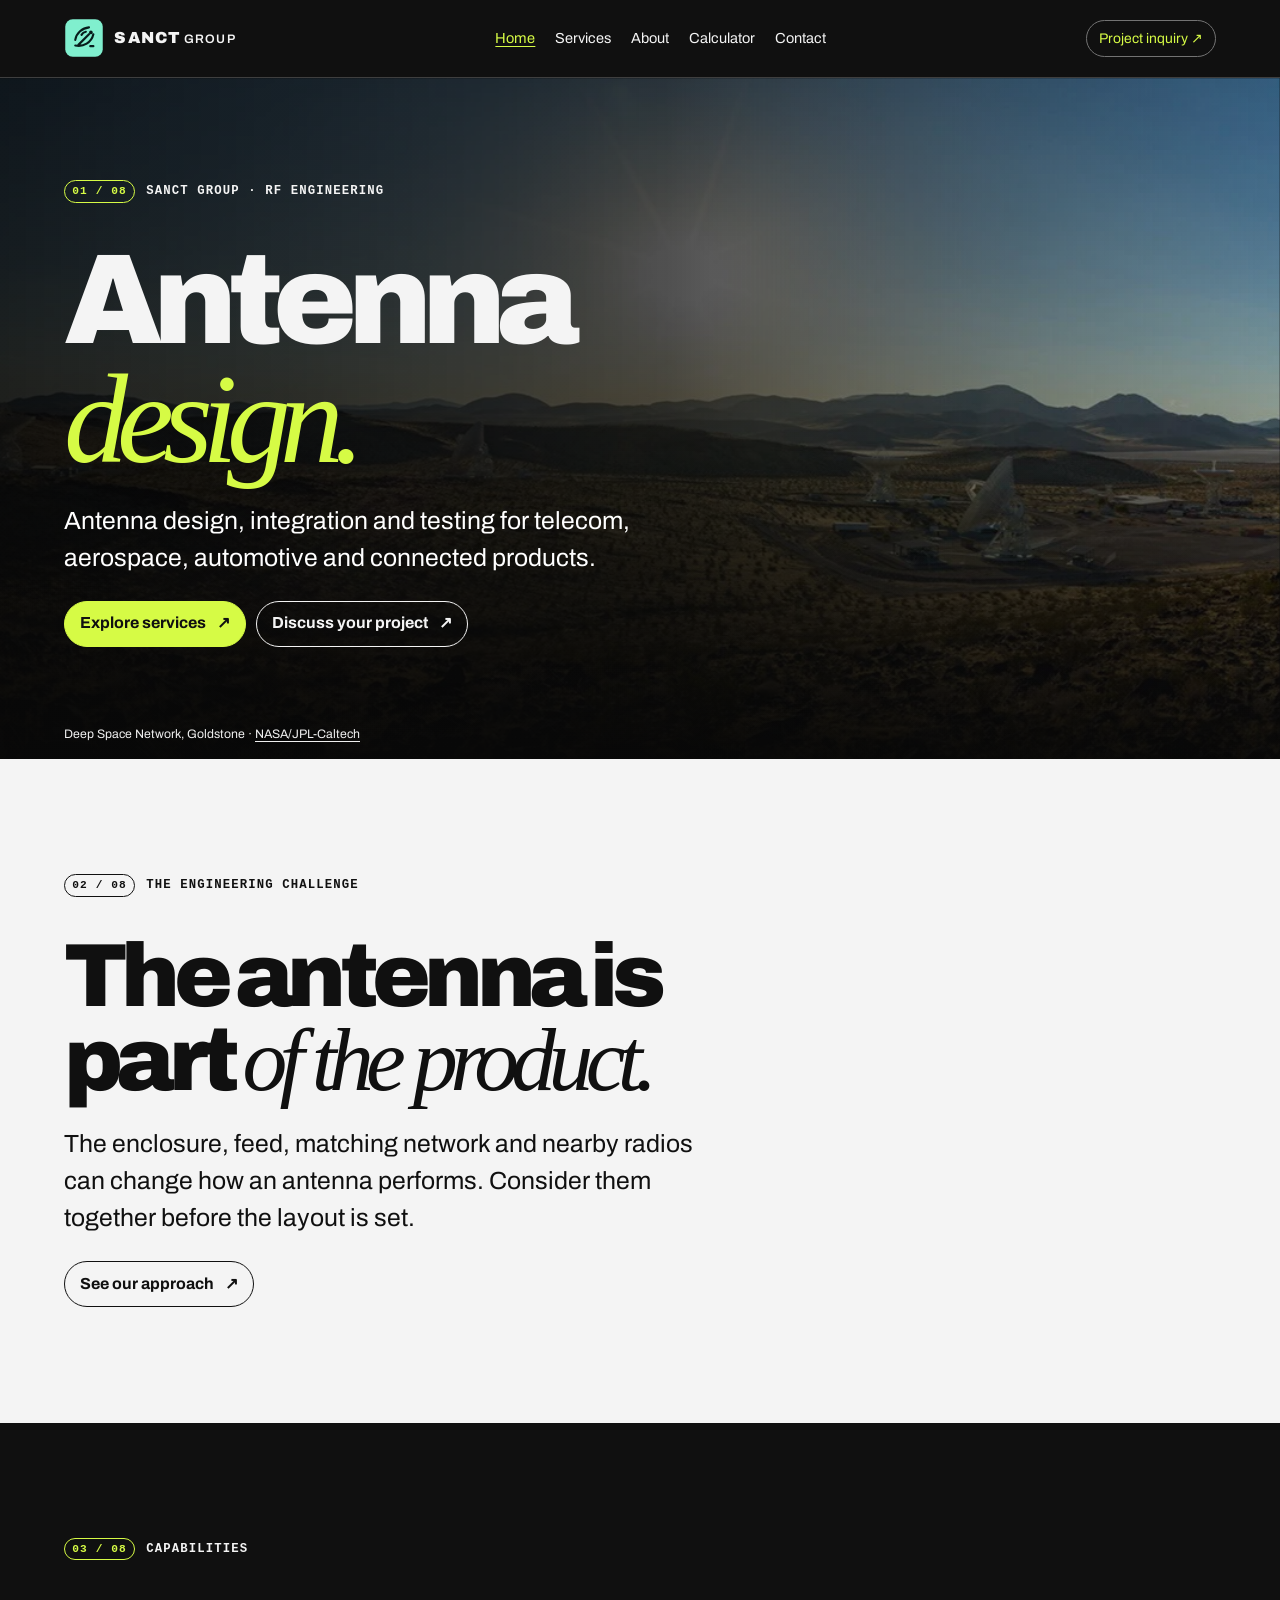
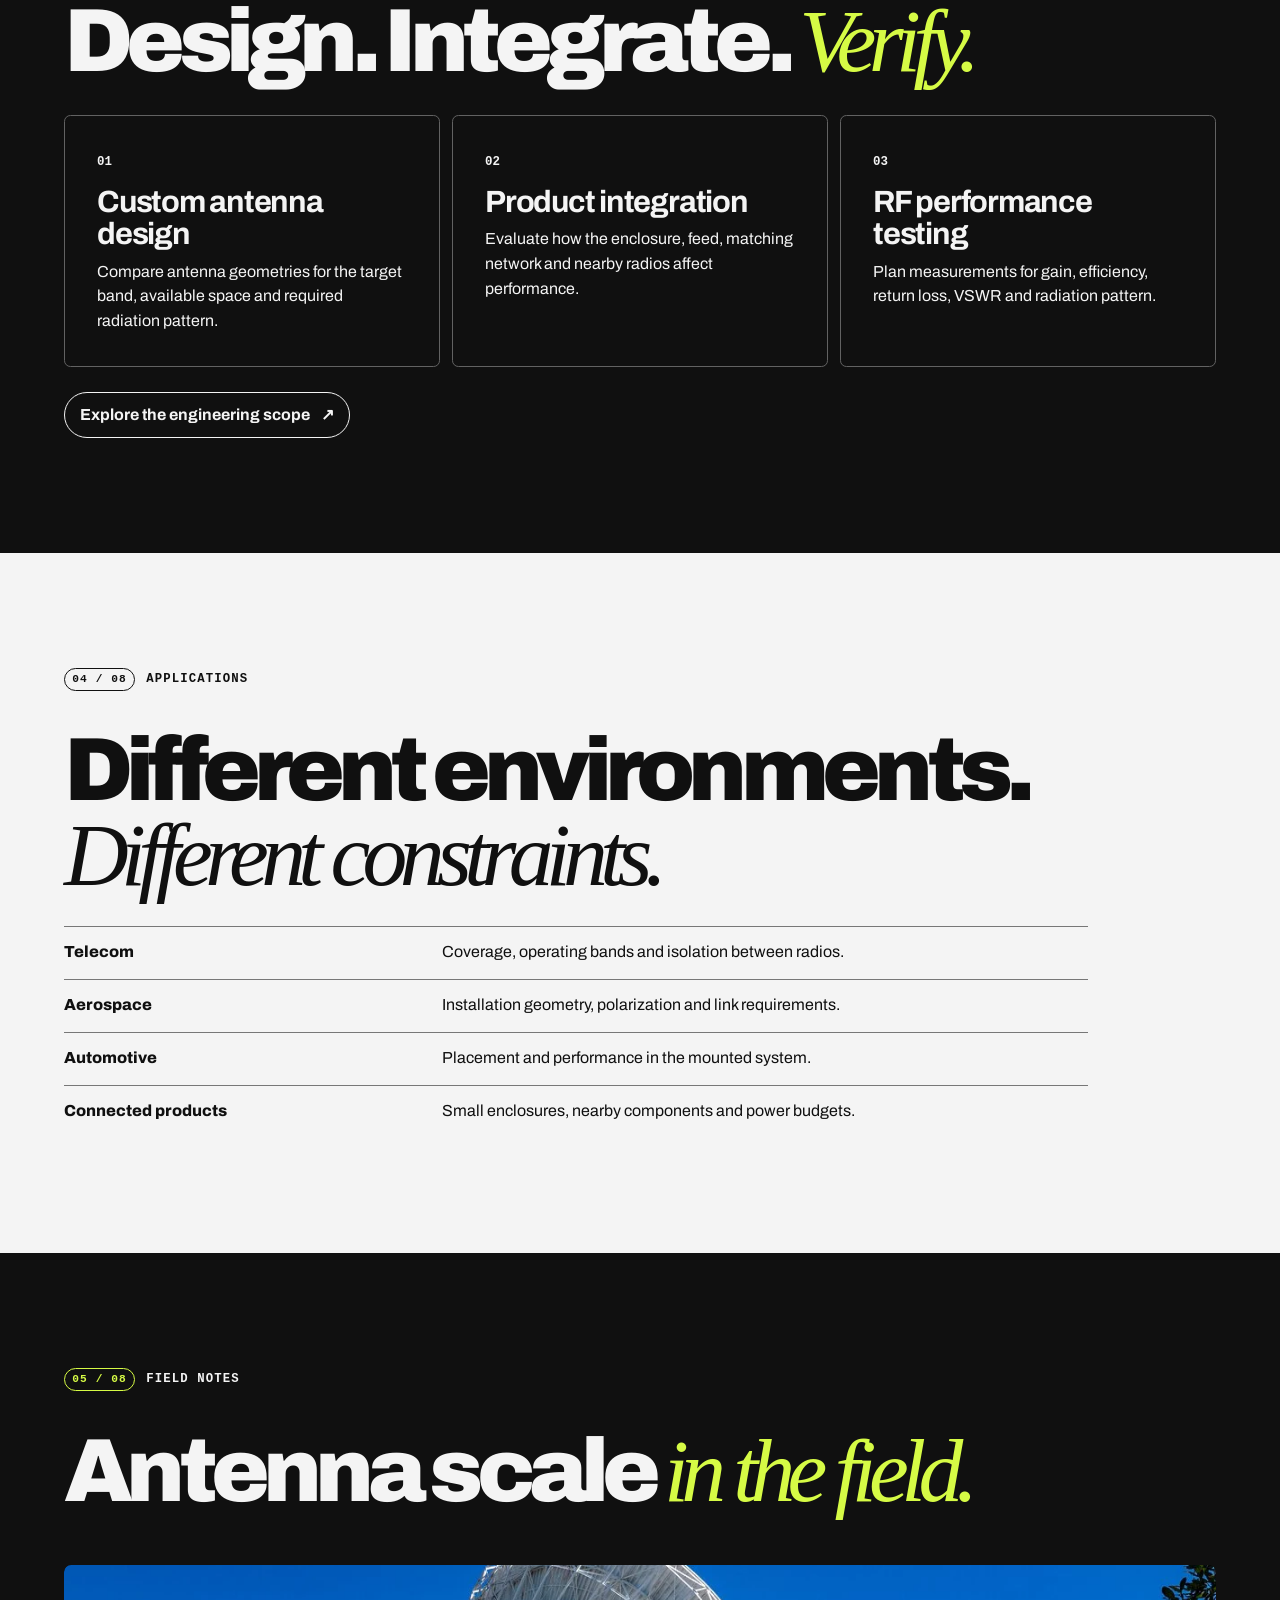
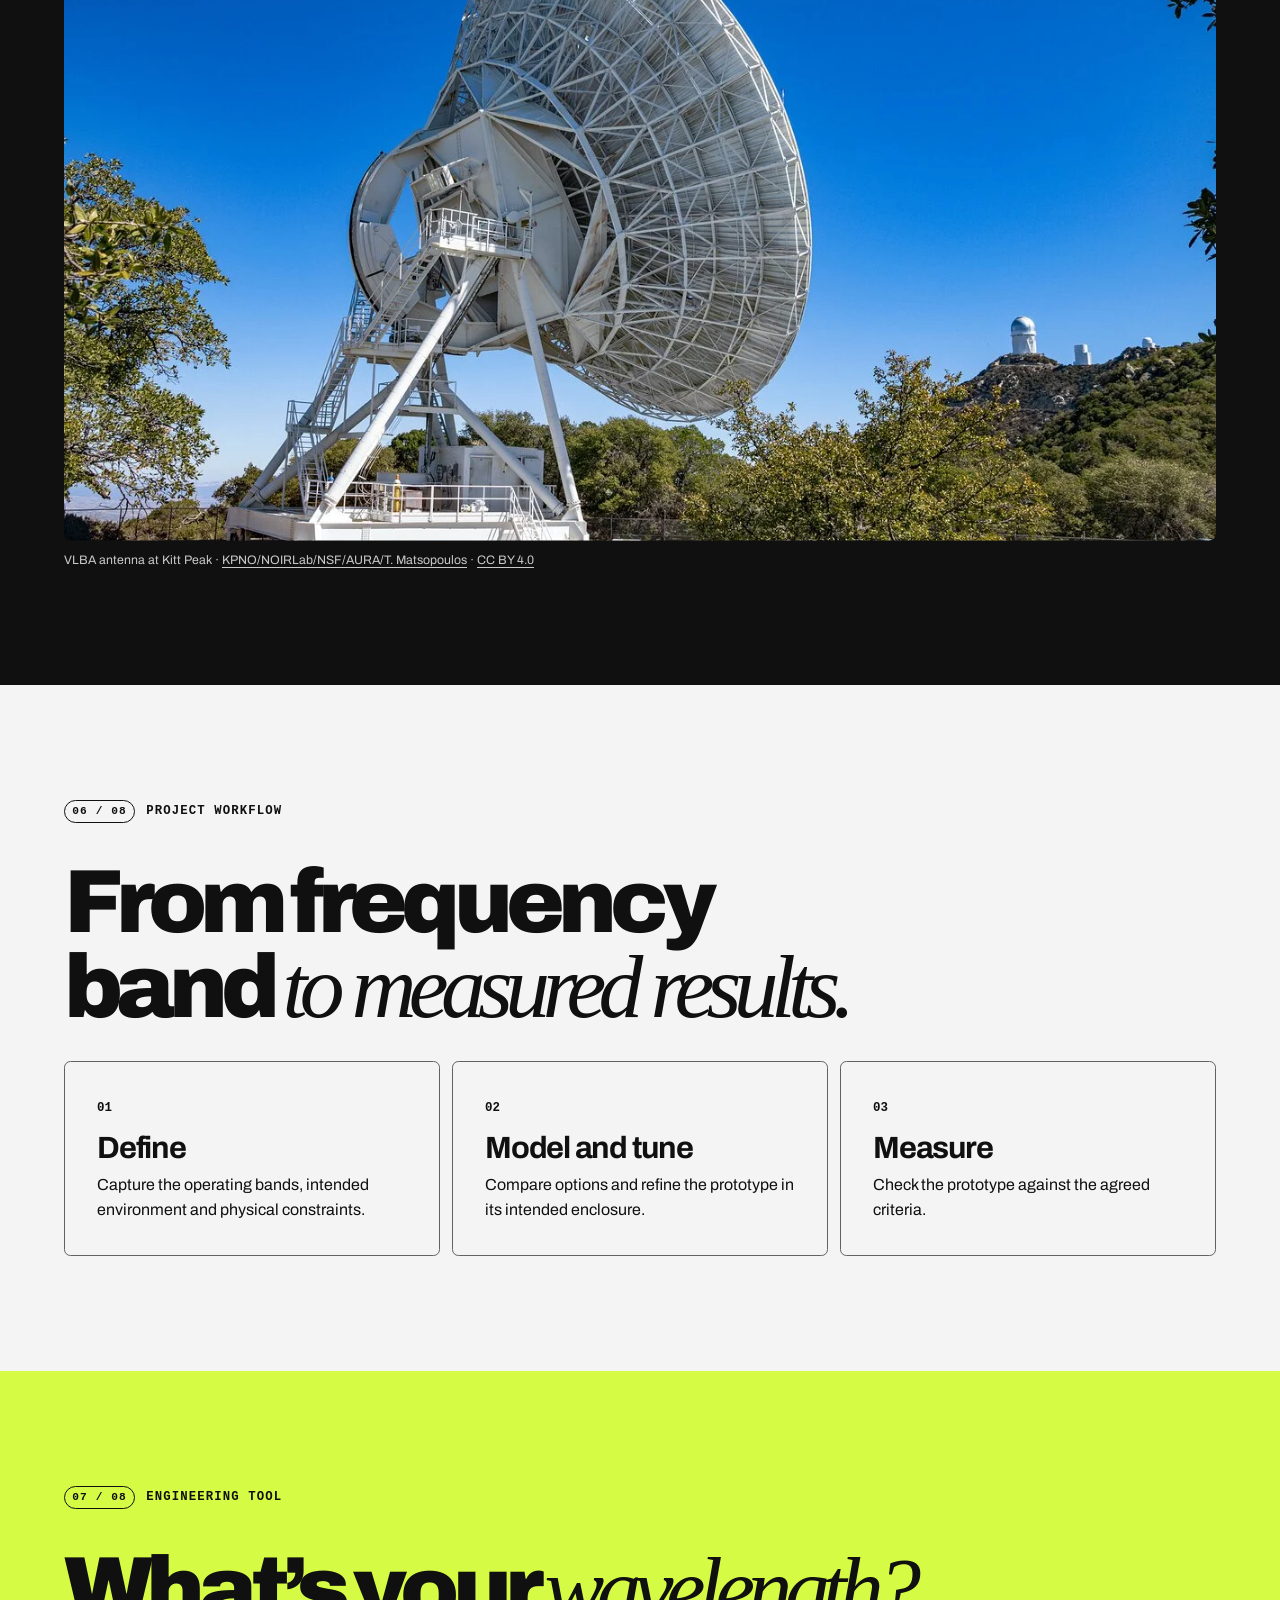
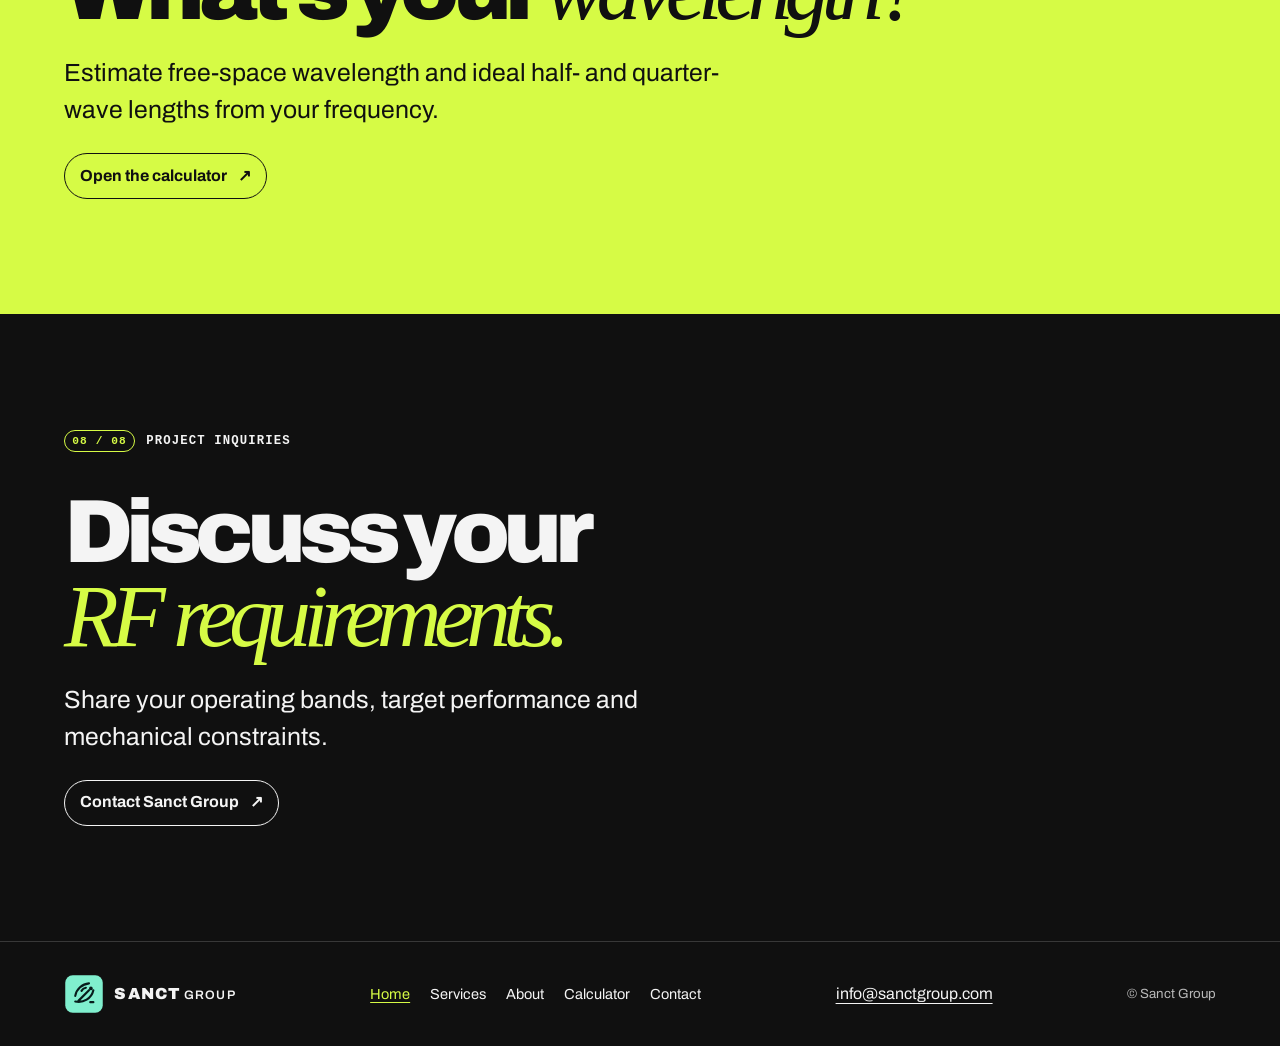
==== index.html @ b9432d4a "Publish Sanct Group website" ====
<!doctype html>
<html lang="en">
<head>
  <meta charset="utf-8">
  <meta name="viewport" content="width=device-width, initial-scale=1">
  <meta name="description" content="RF Antenna Design at Sanct Group, RF antenna engineering.">
  <title>RF Antenna Design | Sanct Group</title>
  <link rel="icon" href="assets/sanct-mark.svg" type="image/svg+xml">
  <link rel="stylesheet" href="stitch.css">
  <script src="stitch.js" defer></script>
</head>
<body>
  <a class="skip" href="#main">Skip to content</a>
  <header class="site-head"><div class="shell head-inner">
    <a href="index.html" class="brand"><img src="assets/sanct-mark.svg" alt="" width="40" height="40"><span>SANCT<span> GROUP</span></span></a><button class="stitch-menu" aria-controls="site-nav" aria-expanded="false" hidden>Menu</button>
    <nav id="site-nav" aria-label="Main navigation"><a href="index.html" aria-current="page">Home</a><a href="services.html">Services</a><a href="about.html">About</a><a href="antenna-calculator.html">Calculator</a><a href="contact.html">Contact</a></nav>
    <a class="head-cta" href="contact.html">Project inquiry <span aria-hidden="true">↗</span></a>
  </div></header>
  <main id="main">
    <section class="scene hero" id="section-1">
      <figure class="hero-media"><img src="assets/goldstone.webp" alt="Dish antennas across NASA’s Goldstone site" fetchpriority="high" width="1280" height="570"><figcaption>Deep Space Network, Goldstone · <a href="https://science.nasa.gov/photojournal/panorama-showcasing-the-34-meter-antennas-of-the-dsns-goldstone-complex/">NASA/JPL-Caltech</a></figcaption></figure>
      <div class="shell scene-inner" data-reveal>
        <p class="kicker"><span>01 / 08</span> SANCT GROUP · RF ENGINEERING</p>
        <h1>Antenna<br><em>design.</em></h1>
        <p class="intro">Antenna design, integration and testing for telecom, aerospace, automotive and connected products.</p><div class="actions"><a class="pill" href="services.html">Explore services <span aria-hidden="true">↗</span></a><a class="pill" href="contact.html">Discuss your project <span aria-hidden="true">↗</span></a></div>
      </div>
    </section>
    <section class="scene paper" id="section-2">
      <div class="shell scene-inner" data-reveal>
        <p class="kicker"><span>02 / 08</span> THE ENGINEERING CHALLENGE</p>
        <h2>The antenna is part <em>of the product.</em></h2>
        <p class="intro">The enclosure, feed, matching network and nearby radios can change how an antenna performs. Consider them together before the layout is set.</p><a class="pill" href="about.html">See our approach <span aria-hidden="true">↗</span></a>
      </div>
    </section>
    <section class="scene ink" id="section-3">
      <div class="shell scene-inner" data-reveal>
        <p class="kicker"><span>03 / 08</span> CAPABILITIES</p>
        <h2>Design. Integrate. <em>Verify.</em></h2>
        <div class="tiles"><article><span class="tile-num">01</span><h3>Custom antenna design</h3><p>Compare antenna geometries for the target band, available space and required radiation pattern.</p></article><article><span class="tile-num">02</span><h3>Product integration</h3><p>Evaluate how the enclosure, feed, matching network and nearby radios affect performance.</p></article><article><span class="tile-num">03</span><h3>RF performance testing</h3><p>Plan measurements for gain, efficiency, return loss, VSWR and radiation pattern.</p></article></div><a class="pill" href="services.html">Explore the engineering scope <span aria-hidden="true">↗</span></a>
      </div>
    </section>
    <section class="scene paper" id="section-4">
      <div class="shell scene-inner" data-reveal>
        <p class="kicker"><span>04 / 08</span> APPLICATIONS</p>
        <h2>Different environments. <em>Different constraints.</em></h2>
        <dl class="rows"><div><dt>Telecom</dt><dd>Coverage, operating bands and isolation between radios.</dd></div><div><dt>Aerospace</dt><dd>Installation geometry, polarization and link requirements.</dd></div><div><dt>Automotive</dt><dd>Placement and performance in the mounted system.</dd></div><div><dt>Connected products</dt><dd>Small enclosures, nearby components and power budgets.</dd></div></dl>
      </div>
    </section>
    <section class="scene ink image-scene" id="section-5">
      <div class="shell scene-inner" data-reveal>
        <p class="kicker"><span>05 / 08</span> FIELD NOTES</p>
        <h2>Antenna scale <em>in the field.</em></h2>
        <figure><img src="assets/kitt-peak.webp" alt="Radio astronomy antenna at Kitt Peak National Observatory" width="1280" height="836" loading="lazy"><figcaption>VLBA antenna at Kitt Peak · <a href="https://commons.wikimedia.org/wiki/File:Very_Long_Baseline_Array_Dish_(VLBA_pic_4-CC).jpg">KPNO/NOIRLab/NSF/AURA/T. Matsopoulos</a> · <a href="https://creativecommons.org/licenses/by/4.0/">CC BY 4.0</a></figcaption></figure>
      </div>
    </section>
    <section class="scene paper" id="section-6">
      <div class="shell scene-inner" data-reveal>
        <p class="kicker"><span>06 / 08</span> PROJECT WORKFLOW</p>
        <h2>From frequency band <em>to measured results.</em></h2>
        <div class="tiles"><article><span class="tile-num">01</span><h3>Define</h3><p>Capture the operating bands, intended environment and physical constraints.</p></article><article><span class="tile-num">02</span><h3>Model and tune</h3><p>Compare options and refine the prototype in its intended enclosure.</p></article><article><span class="tile-num">03</span><h3>Measure</h3><p>Check the prototype against the agreed criteria.</p></article></div>
      </div>
    </section>
    <section class="scene lime" id="section-7">
      <div class="shell scene-inner" data-reveal>
        <p class="kicker"><span>07 / 08</span> ENGINEERING TOOL</p>
        <h2>What’s your <em>wavelength?</em></h2>
        <p class="intro">Estimate free-space wavelength and ideal half- and quarter-wave lengths from your frequency.</p><a class="pill" href="antenna-calculator.html">Open the calculator <span aria-hidden="true">↗</span></a>
      </div>
    </section>
    <section class="scene ink" id="section-8">
      <div class="shell scene-inner" data-reveal>
        <p class="kicker"><span>08 / 08</span> PROJECT INQUIRIES</p>
        <h2>Discuss your <em>RF requirements.</em></h2>
        <p class="intro">Share your operating bands, target performance and mechanical constraints.</p><a class="pill" href="contact.html">Contact Sanct Group <span aria-hidden="true">↗</span></a>
      </div>
    </section>
  </main>
  <footer class="site-foot"><div class="shell foot-inner"><a href="index.html" class="brand"><img src="assets/sanct-mark.svg" alt="" width="40" height="40"><span>SANCT<span> GROUP</span></span></a><nav aria-label="Footer navigation"><a href="index.html" aria-current="page">Home</a><a href="services.html">Services</a><a href="about.html">About</a><a href="antenna-calculator.html">Calculator</a><a href="contact.html">Contact</a></nav><a href="mailto:info@sanctgroup.com">info@sanctgroup.com</a><small>© Sanct Group</small></div></footer>
</body>
</html>
---- stitch.css ----
@font-face {
  font-family: Archivo;
  src: url("assets/archivo.woff2") format("woff2");
  font-weight: 400 900;
  font-display: swap;
}

:root {
  --ink: #101010;
  --paper: #f4f4f4;
  --lime: #d6fb45;
  --measure: 88rem;
  --edge: clamp(1rem, 5vw, 5rem);
  font-family: Archivo, Arial, sans-serif;
  color: var(--ink);
  background: var(--ink);
  line-height: 1.55;
}

*, *::before, *::after { box-sizing: border-box; }
body { margin: 0; }
[hidden] { display: none !important; }
img { display: block; max-width: 100%; height: auto; }
a { color: inherit; text-underline-offset: .22em; }
button, input, textarea, select { font: inherit; }
p, h1, h2, h3, dl, figure { margin: 0; }
:focus-visible { outline: 2px solid currentColor; outline-offset: 5px; }
.shell { width: min(100% - var(--edge) * 2, var(--measure)); margin-inline: auto; }
.skip { position: fixed; z-index: 20; top: .5rem; left: .5rem; padding: .7rem; background: var(--lime); transform: translateY(-150%); }
.skip:focus { transform: none; }
.site-head { position: sticky; z-index: 10; top: 0; color: var(--paper); background: var(--ink); border-bottom: 1px solid #3f3f3f; }
.head-inner, .foot-inner { display: flex; align-items: center; justify-content: space-between; gap: 1rem 2rem; }
.head-inner { min-height: 4.8rem; }
.brand { display: inline-flex; align-items: center; gap: .65rem; font-size: 1rem; font-weight: 900; letter-spacing: .07em; white-space: nowrap; text-decoration: none; }
.brand > span > span { font-size: .77em; font-weight: 600; }
.site-head nav, .site-foot nav { display: flex; flex-wrap: wrap; gap: .35rem 1.25rem; }
nav a { font-size: .91rem; text-decoration: none; padding-block: .4rem; }
nav a:hover, nav [aria-current="page"] { color: var(--lime); text-decoration: underline; }
.head-cta, .stitch-menu { color: var(--lime); border: 1px solid #737373; border-radius: 5rem; padding: .4rem .75rem; text-decoration: none; font-size: .87rem; background: transparent; }
.head-cta:hover, .stitch-menu:hover { border-color: var(--lime); }
.stitch-menu { display: none; cursor: pointer; }
.stitch-menu::after { content: ""; display: inline-block; width: .85rem; height: .4rem; margin-left: .5rem; border-block: 1px solid currentColor; vertical-align: .08em; }
.nav-drawer {
  position: fixed;
  inset: 0 0 0 auto;
  width: min(25rem, calc(100% - 2.5rem));
  max-width: none;
  height: 100%;
  max-height: none;
  margin: 0;
  padding: clamp(1rem, 4vw, 2rem);
  border: 0;
  border-left: 1px solid #515151;
  background: var(--ink);
  color: var(--paper);
  overflow-y: auto;
  overscroll-behavior: contain;
}
.nav-drawer::backdrop { background: rgb(0 0 0 / .68); }
html:has(.nav-drawer[open]) { overflow: hidden; }
.drawer-top { display: flex; align-items: center; justify-content: space-between; gap: .6rem; margin-bottom: 1.1rem; }
.drawer-top p { font: 600 .75rem/1.5 ui-monospace, monospace; text-transform: uppercase; letter-spacing: .08em; color: var(--lime); }
.drawer-close { min-width: 44px; min-height: 44px; border: 1px solid #737373; border-radius: 50%; background: transparent; color: inherit; font-size: 1.5rem; cursor: pointer; }
.drawer-close:hover { border-color: var(--lime); color: var(--lime); }
.nav-drawer nav { counter-reset: drawer-link; }
.nav-drawer nav a { display: flex; align-items: center; gap: .9rem; min-height: 56px; padding: .65rem .15rem; border-top: 1px solid #515151; font-size: clamp(1.3rem, 5vw, 1.85rem); font-weight: 750; }
.nav-drawer nav a:last-child { border-bottom: 1px solid #515151; }
.nav-drawer nav a::before { counter-increment: drawer-link; content: counter(drawer-link, decimal-leading-zero) / ""; font: 500 .7rem ui-monospace, monospace; color: #b8b8b8; }
.site-foot { color: var(--paper); border-top: 1px solid #383838; }
.foot-inner { flex-wrap: wrap; padding-block: 2rem; }
.foot-inner small { color: #b8b8b8; }

.scene { padding-block: clamp(3.8rem, 9vw, 8.5rem); scroll-margin-top: 5rem; }
.scene-inner { position: relative; }
.hero, .ink { background: var(--ink); color: var(--paper); }
.paper { background: var(--paper); color: var(--ink); }
.lime { background: var(--lime); color: var(--ink); }
.ink + .ink { border-top: 1px solid #3b3b3b; }
.hero {
  position: relative;
  isolation: isolate;
  display: grid;
  align-items: center;
  min-height: clamp(28rem, 74svh, 46rem);
  padding-block: clamp(3.5rem, 8vw, 6.5rem) clamp(4.5rem, 9vw, 7rem);
}
.hero .scene-inner { z-index: 1; }
.hero h1 { font-size: clamp(3.25rem, 10vw, 9rem); }
.hero .intro { color: #fff; }
.kicker { display: flex; align-items: center; gap: .7rem; flex-wrap: wrap; font: 600 .77rem/1.5 ui-monospace, monospace; letter-spacing: .09em; margin-bottom: clamp(1.3rem, 3vw, 2.6rem); }
.kicker span { border: 1px solid currentColor; border-radius: 5rem; padding: .12rem .45rem; font-size: .7rem; white-space: nowrap; }
.hero .kicker span, .ink .kicker span { color: var(--lime); }
h1, h2 { font-weight: 880; line-height: .93; letter-spacing: -.075em; text-wrap: balance; }
h1 { font-size: clamp(3.35rem, 11vw, 11rem); }
.hero.inner-hero h1 { max-width: 15ch; font-size: clamp(3.2rem, 8.9vw, 7.75rem); }
h2 { font-size: clamp(2.55rem, 7vw, 6.6rem); max-width: 17ch; }
h1 em, h2 em { font-family: Georgia, serif; font-weight: 400; letter-spacing: -.085em; }
.hero em, .ink em { color: var(--lime); }
.intro { font-size: clamp(1.05rem, 2.25vw, 1.55rem); line-height: 1.5; max-width: 48ch; margin-top: 1.4rem; }
.actions { display: flex; flex-wrap: wrap; gap: .65rem; margin-top: 1.55rem; }
.pill { display: inline-flex; align-items: center; justify-content: space-between; gap: .65rem; min-height: 46px; width: fit-content; max-width: 100%; padding: .58rem .95rem; border: 1px solid currentColor; border-radius: 5rem; color: inherit; background: transparent; font-weight: 700; text-decoration: none; overflow-wrap: anywhere; cursor: pointer; transition: background-color .22s, color .22s; }
.pill:hover { background: var(--ink); color: var(--paper); border-color: var(--ink); }
.hero .pill:hover, .ink .pill:hover { background: var(--lime); color: var(--ink); border-color: var(--lime); }
.hero .actions .pill:first-child { background: var(--lime); color: var(--ink); border-color: var(--lime); }
.hero .actions .pill:first-child:hover { background: var(--paper); border-color: var(--paper); }
.scene-inner > .pill { margin-top: 1.55rem; }
figure { margin-top: clamp(1.6rem, 4vw, 3.65rem); }
figure img { width: 100%; object-fit: cover; max-height: 42rem; border-radius: .45rem; }
.hero-media { position: absolute; inset: 0; margin: 0; }
.hero-media img { width: 100%; height: 100%; max-height: none; border-radius: 0; object-position: var(--hero-focus, 60% 54%); }
.hero-media::after {
  content: "";
  position: absolute;
  inset: 0;
  background:
    linear-gradient(90deg, rgb(8 8 8 / .86), rgb(8 8 8 / .71) 52%, rgb(8 8 8 / .18)),
    linear-gradient(0deg, rgb(8 8 8 / .93), transparent 45%);
}
.hero-media figcaption {
  position: absolute;
  z-index: 1;
  inset-inline: max(var(--edge), calc((100% - var(--measure)) / 2));
  bottom: .95rem;
  color: #efefef;
}
.hero-media img[src$="goldstone.webp"] { --hero-focus: 82% 67%; }
.hero-media img[src$="goldstone-reflector.webp"] { --hero-focus: 50% 64%; }
.hero-media img[src$="goldstone-night.webp"] { --hero-focus: 50% 83%; }
.image-scene figure img { aspect-ratio: 16 / 8; }
figcaption { margin-top: .65rem; font-size: .77rem; color: #c9c9c9; }
.tiles { display: grid; grid-template-columns: repeat(auto-fit, minmax(min(100%, 15rem), 1fr)); gap: .75rem; margin-top: 2rem; }
.tiles article { min-height: 12rem; padding: clamp(1.1rem, 3vw, 2rem); border: 1px solid #626262; border-radius: .4rem; transition: background-color .25s, color .25s; }
.tiles article:hover { background: var(--lime); color: var(--ink); }
.tile-num { font: 600 .78rem ui-monospace, monospace; }
.tiles h3 { font-size: clamp(1.3rem, 2.4vw, 2rem); line-height: 1.05; letter-spacing: -.04em; margin: .8rem 0 .6rem; }
.tiles p { max-width: 40ch; }
.rows, .faq { margin-top: 1.8rem; max-width: 64rem; }
.rows > div { display: grid; grid-template-columns: minmax(8rem, .75fr) 1.4fr; gap: .5rem 2rem; padding: .85rem 0; border-top: 1px solid #777; }
.rows dt { font-weight: 800; }
.rows dd { margin: 0; }
.faq details { border-top: 1px solid #8c8c8c; padding: .8rem 0; }
.faq summary { font-weight: 750; cursor: pointer; }
.faq p { max-width: 60ch; margin: .65rem 0 0 1.05rem; }
.panel { max-width: 40rem; margin-top: 1.6rem; }
.panel label { display: block; font-weight: 700; margin: .8rem 0 .35rem; }
.panel input, .panel textarea, .panel select { display: block; min-width: 0; width: 100%; border: 1px solid #777; border-radius: .35rem; background: #fff; color: var(--ink); padding: .65rem .75rem; }
.panel textarea { resize: vertical; }
.panel .pill { margin-top: 1rem; }
.input-row { display: grid; grid-template-columns: minmax(0, 1fr) 6rem; gap: .65rem; }
#calculator .input-row :is(input, select) { min-height: 46px; font-size: 1rem; }
.frequency-help { margin-top: .45rem; font-size: .9rem; color: #454545; }
#frequency-error:not(:empty) { margin-top: .35rem; color: #a52222; font-weight: 700; }
#frequency[aria-invalid="true"] { border-color: #a52222; }
.frequency-presets { display: flex; flex-wrap: wrap; align-items: center; gap: .45rem; margin-top: .8rem; }
.frequency-presets span { flex-basis: 100%; font-size: .9rem; font-weight: 700; }
.frequency-presets button { min-height: 44px; padding: .4rem .75rem; border: 1px solid #777; border-radius: 5rem; background: transparent; color: var(--ink); cursor: pointer; }
.frequency-presets button:hover { background: var(--lime); border-color: var(--ink); }
.results dd { font-variant-numeric: tabular-nums; font-weight: 750; }
#inquiry-status:not(:empty) { margin-top: .6rem; }

.scene h1, .scene h2 { overflow-wrap: break-word; }

@media (max-width: 1024px) {
  .head-inner { min-height: 4.25rem; flex-wrap: wrap; gap: .45rem; padding-block: .55rem; }
  .head-cta { display: none; }
  .stitch-menu:not([hidden]) { display: block; min-height: 44px; padding-inline: .9rem; }
  .site-head nav { order: 3; width: 100%; padding-block: .35rem; border-top: 1px solid #515151; }
  .site-head nav.drawer-enabled { display: none; }
  .scene { scroll-margin-top: 4.5rem; }
  .hero-media::after { background: linear-gradient(0deg, rgb(8 8 8 / .94), rgb(8 8 8 / .74) 55%, rgb(8 8 8 / .68)); }
}
@media (max-width: 520px) {
  .hero { padding-bottom: 6rem; }
  .hero h1 { font-size: clamp(3.25rem, 13vw, 5rem); }
  .hero.inner-hero h1 { font-size: clamp(2.65rem, 11vw, 4.3rem); }
  .foot-inner { align-items: flex-start; flex-direction: column; }
  .rows > div { grid-template-columns: 1fr; gap: .25rem; }
  .results > div { grid-template-columns: 1fr auto; }
  .image-scene figure img { aspect-ratio: 4 / 3; }
}

@media (prefers-reduced-motion: no-preference) {
  html { scroll-behavior: smooth; }
  .nav-drawer {
    transform: translateX(100%);
    transition: transform .36s cubic-bezier(.22,.8,.25,1), display .36s allow-discrete, overlay .36s allow-discrete;
  }
  .nav-drawer[open] { transform: translateX(0); }
  .nav-drawer::backdrop {
    opacity: 0;
    transition: opacity .32s ease, display .36s allow-discrete, overlay .36s allow-discrete;
  }
  .nav-drawer[open]::backdrop { opacity: 1; }
  @starting-style {
    .nav-drawer[open] { transform: translateX(100%); }
    .nav-drawer[open]::backdrop { opacity: 0; }
  }
  .nav-drawer[open] nav a { animation: line-in .38s ease-out backwards; }
  .nav-drawer[open] nav a:nth-child(2) { animation-delay: .04s; }
  .nav-drawer[open] nav a:nth-child(3) { animation-delay: .08s; }
  .nav-drawer[open] nav a:nth-child(4) { animation-delay: .12s; }
  .nav-drawer[open] nav a:nth-child(5) { animation-delay: .16s; }
  .in-view { animation: appear .42s ease-out both; }
  :is(h1, h2).in-view { animation: headline-in .65s cubic-bezier(.2,.8,.25,1) both; }
  figure.in-view img { animation: photo-in .8s cubic-bezier(.2,.8,.25,1) both; }
  .hero-media.in-view { animation: none; }
  .hero-media.in-view img { animation: appear .65s ease-out both; }
  .tiles .in-view { animation: card-in .55s cubic-bezier(.2,.8,.25,1) both; }
  .tiles .in-view:nth-child(2) { animation-delay: .07s; }
  .tiles .in-view:nth-child(3) { animation-delay: .14s; }
  :is(.rows, .faq) > .in-view { animation: line-in .45s ease-out both; }
  .lime .in-view:is(.pill, .actions) { animation: card-in .56s cubic-bezier(.2,.8,.25,1) both; }
  .faq details[open] > p { animation: appear .25s ease-out both; }
  :is(.in-view, .nav-drawer[open] nav a):is(:focus-visible, :focus-within) { animation: none; }
  @keyframes appear { from { opacity: .25; } to { opacity: 1; } }
  @keyframes headline-in { from { opacity: .25; transform: translateY(1.1rem); } to { opacity: 1; transform: translateY(0); } }
  @keyframes photo-in { from { opacity: .35; clip-path: inset(0 8% 0 8% round .45rem); } to { opacity: 1; clip-path: inset(0 round .45rem); } }
  @keyframes card-in { from { opacity: .35; transform: translateY(.8rem) scale(.98); } to { opacity: 1; transform: translateY(0) scale(1); } }
  @keyframes line-in { from { opacity: .35; transform: translateX(.65rem); } to { opacity: 1; transform: translateX(0); } }
}
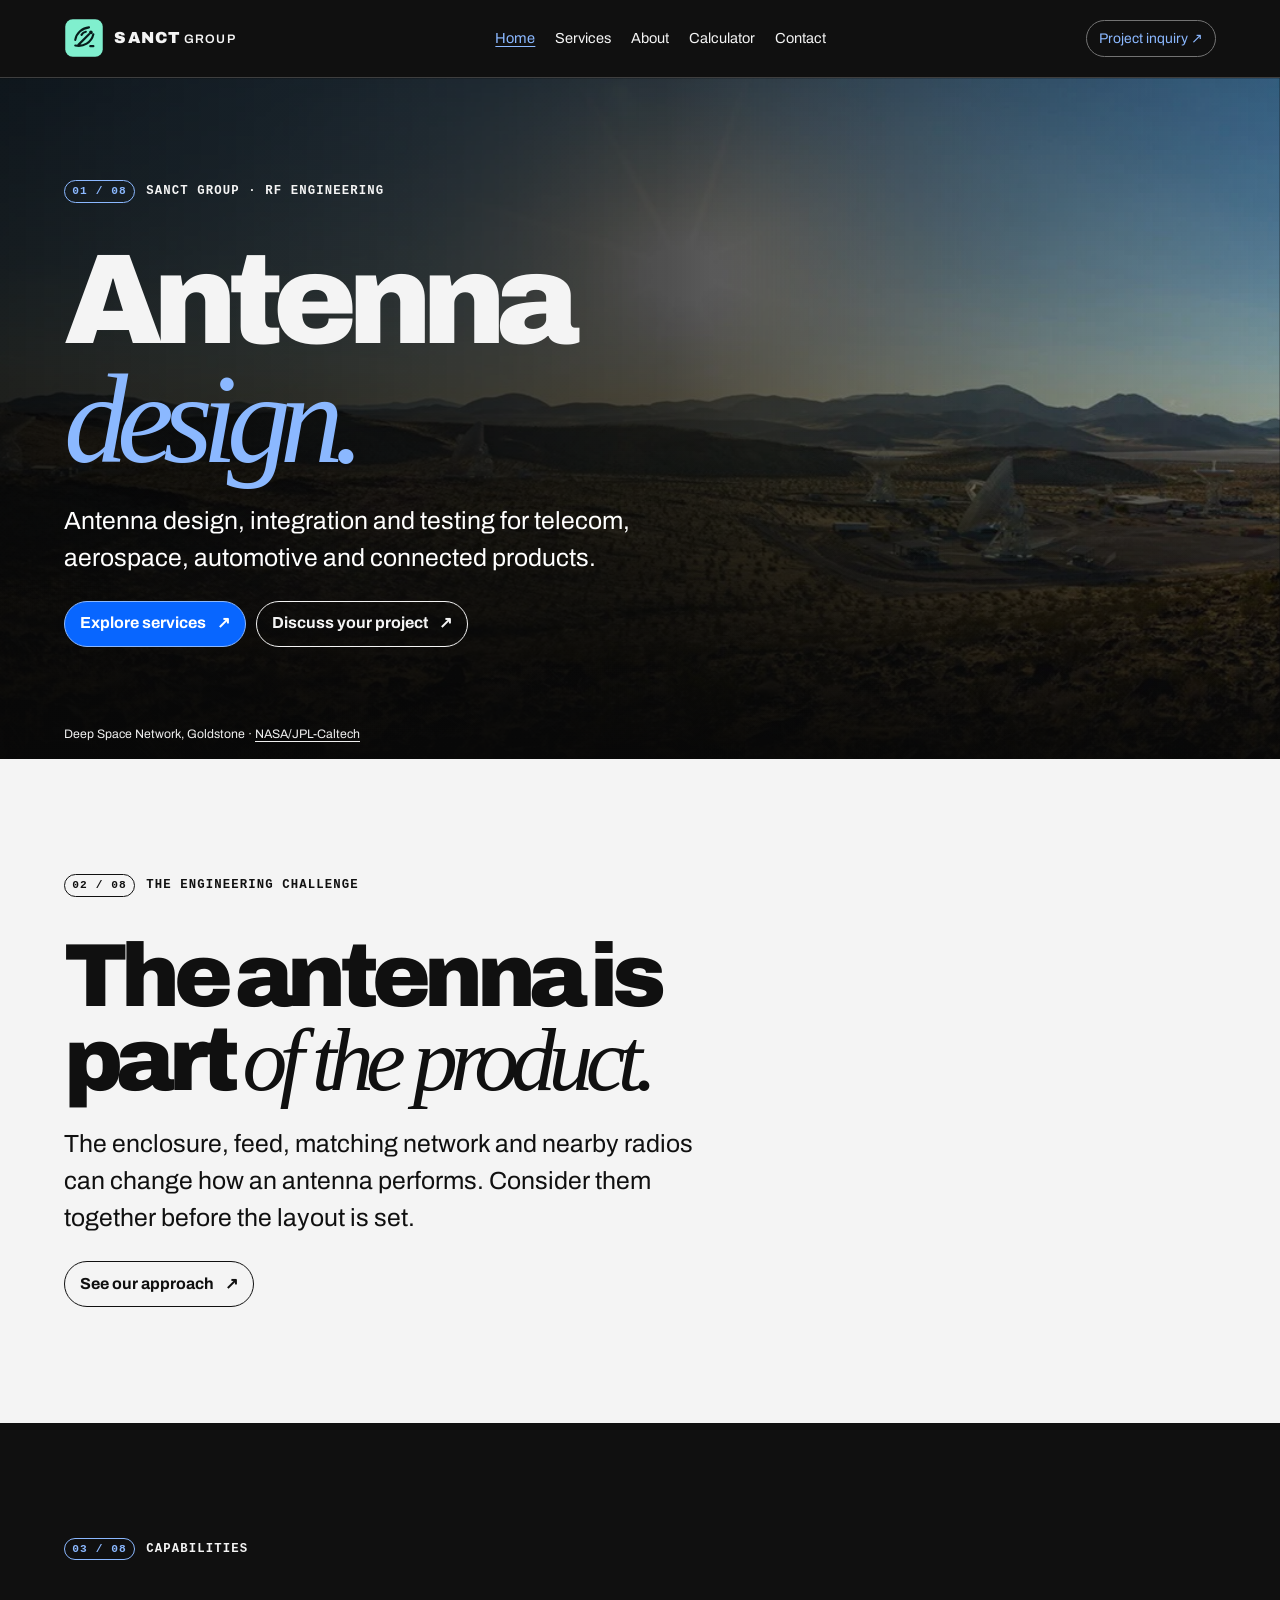
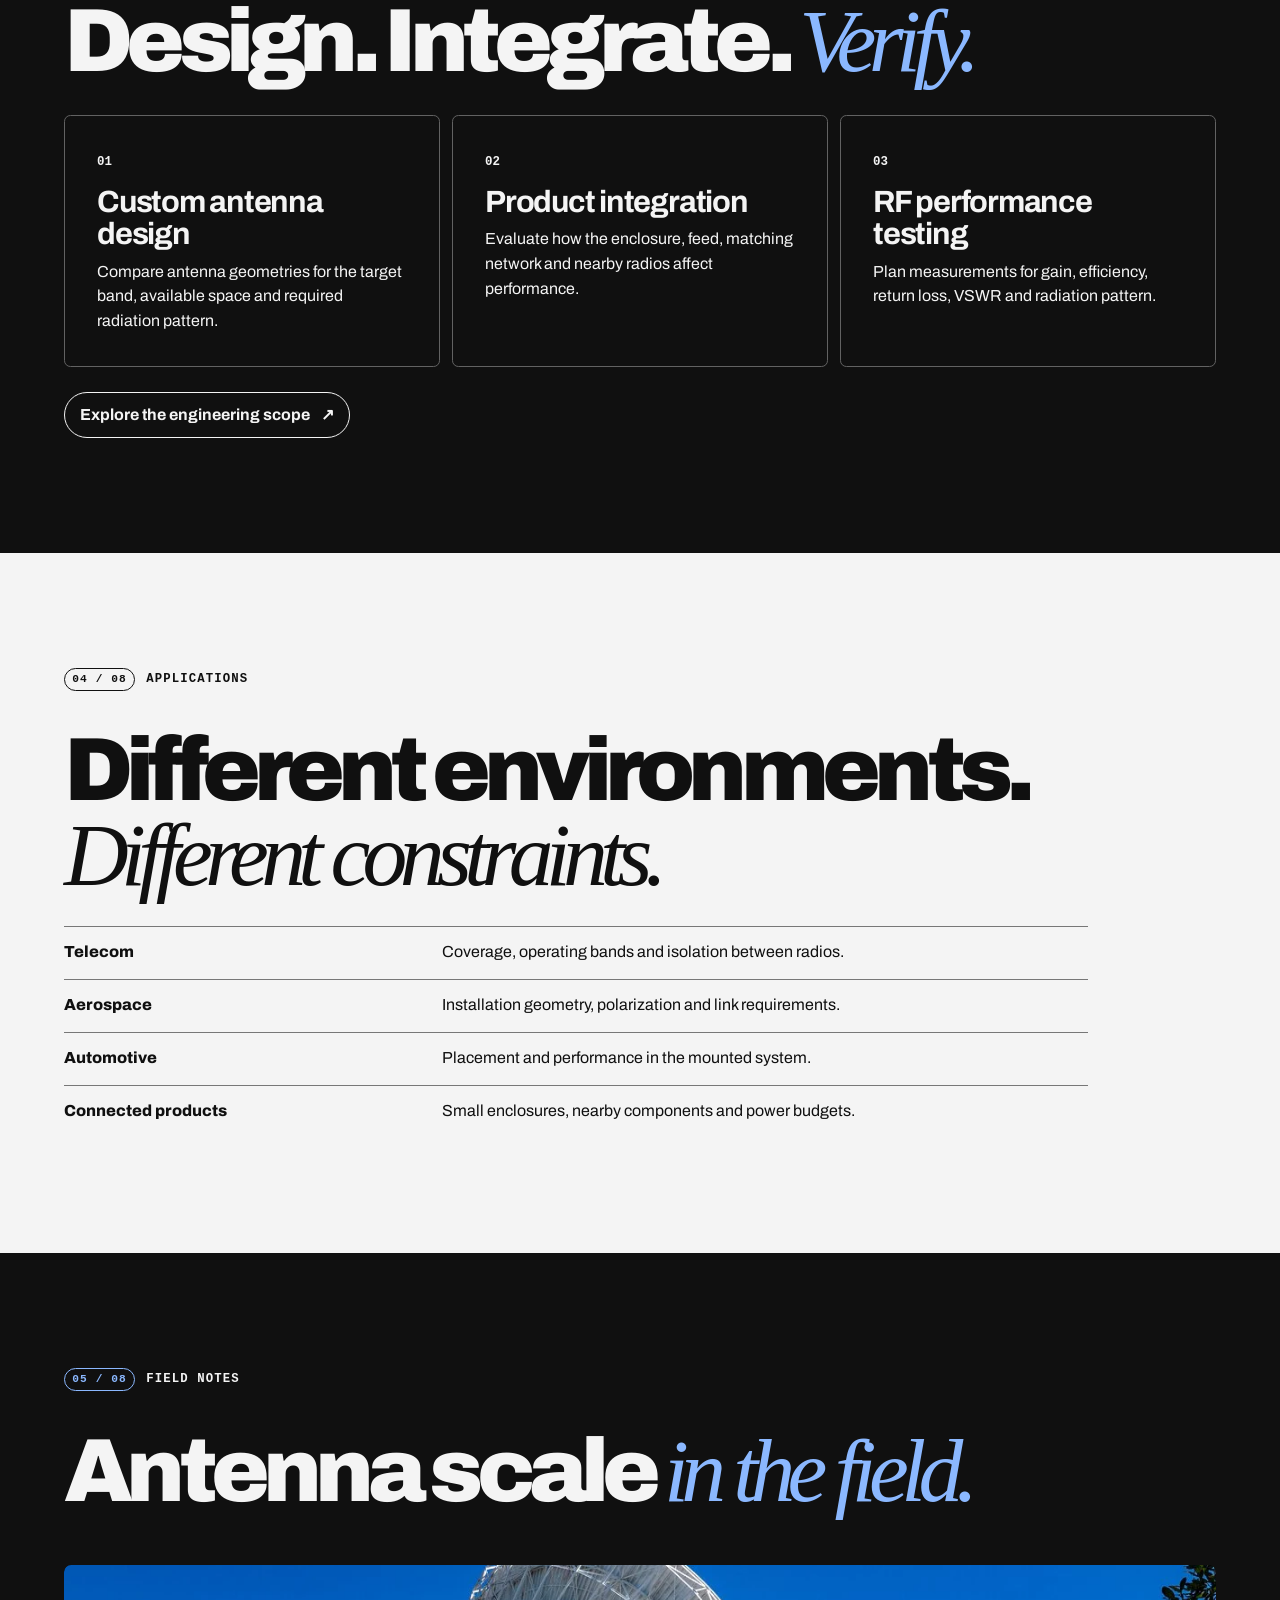
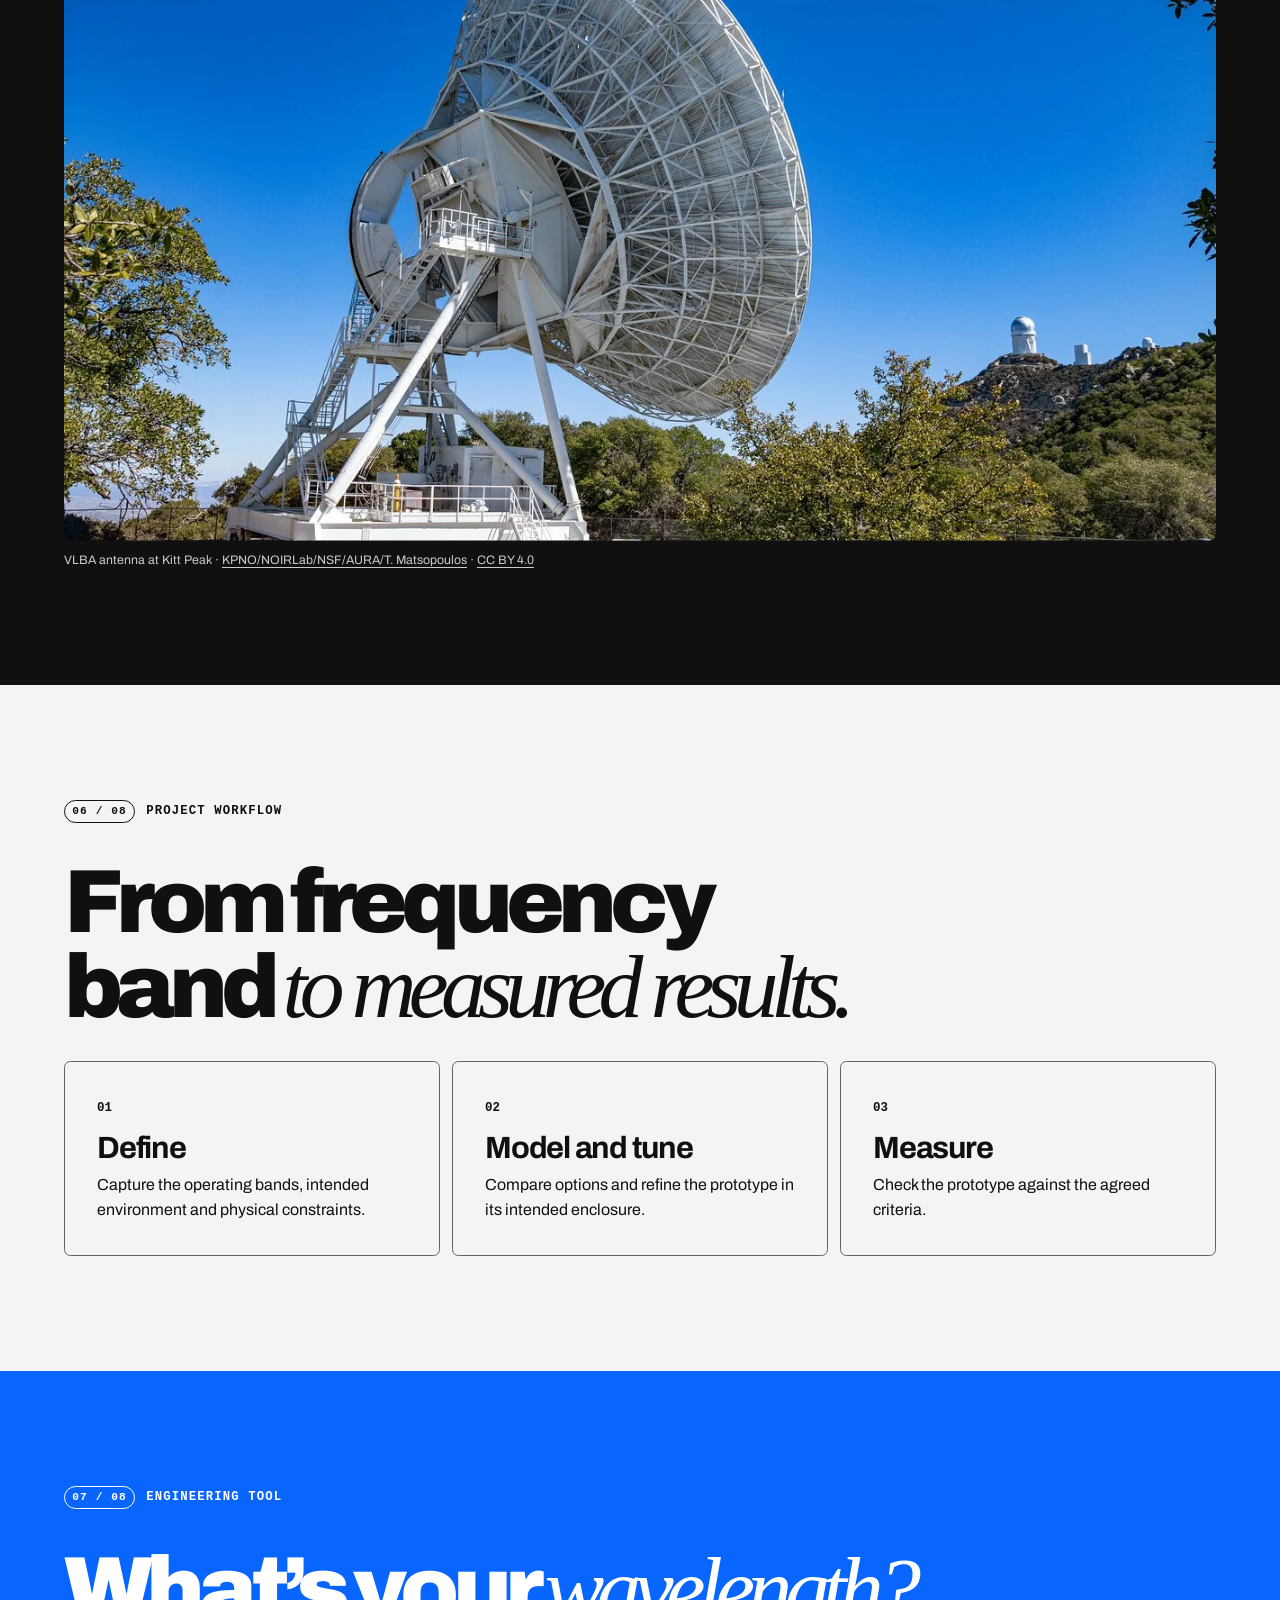
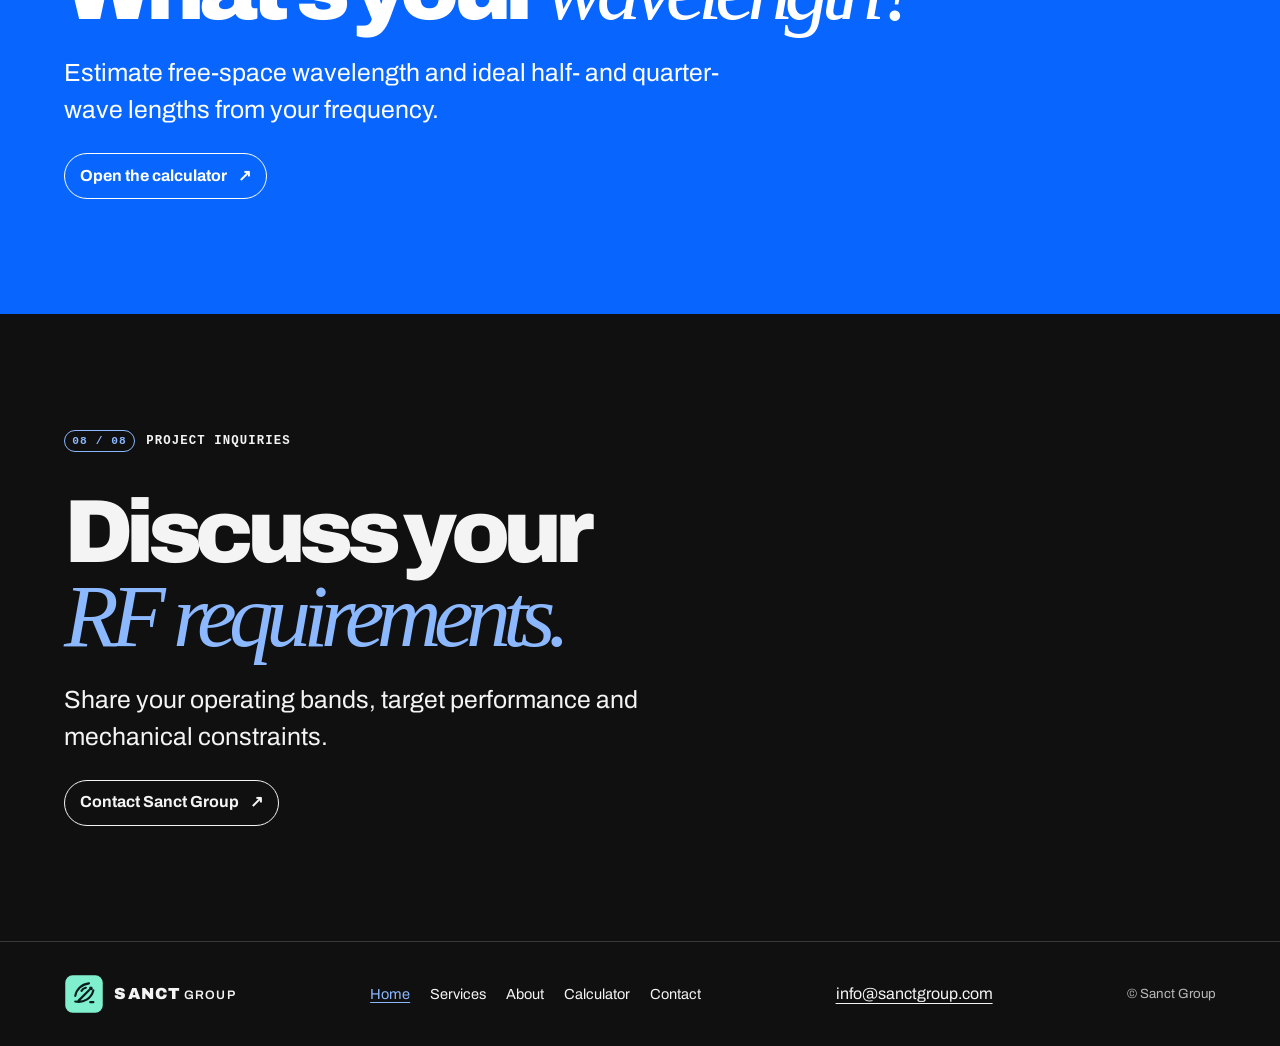
==== commit 33915390: "Switch website accent to Facebook blue" ====
--- a/index.html
+++ b/index.html
@@ -60,7 +60,7 @@
         <div class="tiles"><article><span class="tile-num">01</span><h3>Define</h3><p>Capture the operating bands, intended environment and physical constraints.</p></article><article><span class="tile-num">02</span><h3>Model and tune</h3><p>Compare options and refine the prototype in its intended enclosure.</p></article><article><span class="tile-num">03</span><h3>Measure</h3><p>Check the prototype against the agreed criteria.</p></article></div>
       </div>
     </section>
-    <section class="scene lime" id="section-7">
+    <section class="scene accent-section" id="section-7">
       <div class="shell scene-inner" data-reveal>
         <p class="kicker"><span>07 / 08</span> ENGINEERING TOOL</p>
         <h2>What’s your <em>wavelength?</em></h2>
--- a/stitch.css
+++ b/stitch.css
@@ -8,7 +8,9 @@
 :root {
   --ink: #101010;
   --paper: #f4f4f4;
-  --lime: #d6fb45;
+  --accent: #0866ff;
+  --accent-text: #8bb8ff;
+  --on-accent: #fff;
   --measure: 88rem;
   --edge: clamp(1rem, 5vw, 5rem);
   font-family: Archivo, Arial, sans-serif;
@@ -26,7 +28,7 @@
 p, h1, h2, h3, dl, figure { margin: 0; }
 :focus-visible { outline: 2px solid currentColor; outline-offset: 5px; }
 .shell { width: min(100% - var(--edge) * 2, var(--measure)); margin-inline: auto; }
-.skip { position: fixed; z-index: 20; top: .5rem; left: .5rem; padding: .7rem; background: var(--lime); transform: translateY(-150%); }
+.skip { position: fixed; z-index: 20; top: .5rem; left: .5rem; padding: .7rem; background: var(--accent); color: var(--on-accent); transform: translateY(-150%); }
 .skip:focus { transform: none; }
 .site-head { position: sticky; z-index: 10; top: 0; color: var(--paper); background: var(--ink); border-bottom: 1px solid #3f3f3f; }
 .head-inner, .foot-inner { display: flex; align-items: center; justify-content: space-between; gap: 1rem 2rem; }
@@ -35,9 +37,9 @@
 .brand > span > span { font-size: .77em; font-weight: 600; }
 .site-head nav, .site-foot nav { display: flex; flex-wrap: wrap; gap: .35rem 1.25rem; }
 nav a { font-size: .91rem; text-decoration: none; padding-block: .4rem; }
-nav a:hover, nav [aria-current="page"] { color: var(--lime); text-decoration: underline; }
-.head-cta, .stitch-menu { color: var(--lime); border: 1px solid #737373; border-radius: 5rem; padding: .4rem .75rem; text-decoration: none; font-size: .87rem; background: transparent; }
-.head-cta:hover, .stitch-menu:hover { border-color: var(--lime); }
+nav a:hover, nav [aria-current="page"] { color: var(--accent-text); text-decoration: underline; }
+.head-cta, .stitch-menu { color: var(--accent-text); border: 1px solid #737373; border-radius: 5rem; padding: .4rem .75rem; text-decoration: none; font-size: .87rem; background: transparent; }
+.head-cta:hover, .stitch-menu:hover { border-color: var(--accent-text); }
 .stitch-menu { display: none; cursor: pointer; }
 .stitch-menu::after { content: ""; display: inline-block; width: .85rem; height: .4rem; margin-left: .5rem; border-block: 1px solid currentColor; vertical-align: .08em; }
 .nav-drawer {
@@ -59,9 +61,9 @@
 .nav-drawer::backdrop { background: rgb(0 0 0 / .68); }
 html:has(.nav-drawer[open]) { overflow: hidden; }
 .drawer-top { display: flex; align-items: center; justify-content: space-between; gap: .6rem; margin-bottom: 1.1rem; }
-.drawer-top p { font: 600 .75rem/1.5 ui-monospace, monospace; text-transform: uppercase; letter-spacing: .08em; color: var(--lime); }
+.drawer-top p { font: 600 .75rem/1.5 ui-monospace, monospace; text-transform: uppercase; letter-spacing: .08em; color: var(--accent-text); }
 .drawer-close { min-width: 44px; min-height: 44px; border: 1px solid #737373; border-radius: 50%; background: transparent; color: inherit; font-size: 1.5rem; cursor: pointer; }
-.drawer-close:hover { border-color: var(--lime); color: var(--lime); }
+.drawer-close:hover { border-color: var(--accent-text); color: var(--accent-text); }
 .nav-drawer nav { counter-reset: drawer-link; }
 .nav-drawer nav a { display: flex; align-items: center; gap: .9rem; min-height: 56px; padding: .65rem .15rem; border-top: 1px solid #515151; font-size: clamp(1.3rem, 5vw, 1.85rem); font-weight: 750; }
 .nav-drawer nav a:last-child { border-bottom: 1px solid #515151; }
@@ -74,7 +76,7 @@
 .scene-inner { position: relative; }
 .hero, .ink { background: var(--ink); color: var(--paper); }
 .paper { background: var(--paper); color: var(--ink); }
-.lime { background: var(--lime); color: var(--ink); }
+.accent-section { background: var(--accent); color: var(--on-accent); }
 .ink + .ink { border-top: 1px solid #3b3b3b; }
 .hero {
   position: relative;
@@ -89,20 +91,20 @@
 .hero .intro { color: #fff; }
 .kicker { display: flex; align-items: center; gap: .7rem; flex-wrap: wrap; font: 600 .77rem/1.5 ui-monospace, monospace; letter-spacing: .09em; margin-bottom: clamp(1.3rem, 3vw, 2.6rem); }
 .kicker span { border: 1px solid currentColor; border-radius: 5rem; padding: .12rem .45rem; font-size: .7rem; white-space: nowrap; }
-.hero .kicker span, .ink .kicker span { color: var(--lime); }
+.hero .kicker span, .ink .kicker span { color: var(--accent-text); }
 h1, h2 { font-weight: 880; line-height: .93; letter-spacing: -.075em; text-wrap: balance; }
 h1 { font-size: clamp(3.35rem, 11vw, 11rem); }
 .hero.inner-hero h1 { max-width: 15ch; font-size: clamp(3.2rem, 8.9vw, 7.75rem); }
 h2 { font-size: clamp(2.55rem, 7vw, 6.6rem); max-width: 17ch; }
 h1 em, h2 em { font-family: Georgia, serif; font-weight: 400; letter-spacing: -.085em; }
-.hero em, .ink em { color: var(--lime); }
+.hero em, .ink em { color: var(--accent-text); }
 .intro { font-size: clamp(1.05rem, 2.25vw, 1.55rem); line-height: 1.5; max-width: 48ch; margin-top: 1.4rem; }
 .actions { display: flex; flex-wrap: wrap; gap: .65rem; margin-top: 1.55rem; }
 .pill { display: inline-flex; align-items: center; justify-content: space-between; gap: .65rem; min-height: 46px; width: fit-content; max-width: 100%; padding: .58rem .95rem; border: 1px solid currentColor; border-radius: 5rem; color: inherit; background: transparent; font-weight: 700; text-decoration: none; overflow-wrap: anywhere; cursor: pointer; transition: background-color .22s, color .22s; }
 .pill:hover { background: var(--ink); color: var(--paper); border-color: var(--ink); }
-.hero .pill:hover, .ink .pill:hover { background: var(--lime); color: var(--ink); border-color: var(--lime); }
-.hero .actions .pill:first-child { background: var(--lime); color: var(--ink); border-color: var(--lime); }
-.hero .actions .pill:first-child:hover { background: var(--paper); border-color: var(--paper); }
+.hero .pill:hover, .ink .pill:hover { background: var(--accent); color: var(--on-accent); border-color: var(--accent-text); }
+.hero .actions .pill:first-child { background: var(--accent); color: var(--on-accent); border-color: var(--accent-text); }
+.hero .actions .pill:first-child:hover { color: var(--ink); background: var(--paper); border-color: var(--paper); }
 .scene-inner > .pill { margin-top: 1.55rem; }
 figure { margin-top: clamp(1.6rem, 4vw, 3.65rem); }
 figure img { width: 100%; object-fit: cover; max-height: 42rem; border-radius: .45rem; }
@@ -130,7 +132,7 @@
 figcaption { margin-top: .65rem; font-size: .77rem; color: #c9c9c9; }
 .tiles { display: grid; grid-template-columns: repeat(auto-fit, minmax(min(100%, 15rem), 1fr)); gap: .75rem; margin-top: 2rem; }
 .tiles article { min-height: 12rem; padding: clamp(1.1rem, 3vw, 2rem); border: 1px solid #626262; border-radius: .4rem; transition: background-color .25s, color .25s; }
-.tiles article:hover { background: var(--lime); color: var(--ink); }
+.tiles article:hover { background: var(--accent); color: var(--on-accent); }
 .tile-num { font: 600 .78rem ui-monospace, monospace; }
 .tiles h3 { font-size: clamp(1.3rem, 2.4vw, 2rem); line-height: 1.05; letter-spacing: -.04em; margin: .8rem 0 .6rem; }
 .tiles p { max-width: 40ch; }
@@ -154,7 +156,7 @@
 .frequency-presets { display: flex; flex-wrap: wrap; align-items: center; gap: .45rem; margin-top: .8rem; }
 .frequency-presets span { flex-basis: 100%; font-size: .9rem; font-weight: 700; }
 .frequency-presets button { min-height: 44px; padding: .4rem .75rem; border: 1px solid #777; border-radius: 5rem; background: transparent; color: var(--ink); cursor: pointer; }
-.frequency-presets button:hover { background: var(--lime); border-color: var(--ink); }
+.frequency-presets button:hover { background: var(--accent); color: var(--on-accent); border-color: var(--ink); }
 .results dd { font-variant-numeric: tabular-nums; font-weight: 750; }
 #inquiry-status:not(:empty) { margin-top: .6rem; }
 
@@ -209,7 +211,7 @@
   .tiles .in-view:nth-child(2) { animation-delay: .07s; }
   .tiles .in-view:nth-child(3) { animation-delay: .14s; }
   :is(.rows, .faq) > .in-view { animation: line-in .45s ease-out both; }
-  .lime .in-view:is(.pill, .actions) { animation: card-in .56s cubic-bezier(.2,.8,.25,1) both; }
+  .accent-section .in-view:is(.pill, .actions) { animation: card-in .56s cubic-bezier(.2,.8,.25,1) both; }
   .faq details[open] > p { animation: appear .25s ease-out both; }
   :is(.in-view, .nav-drawer[open] nav a):is(:focus-visible, :focus-within) { animation: none; }
   @keyframes appear { from { opacity: .25; } to { opacity: 1; } }
